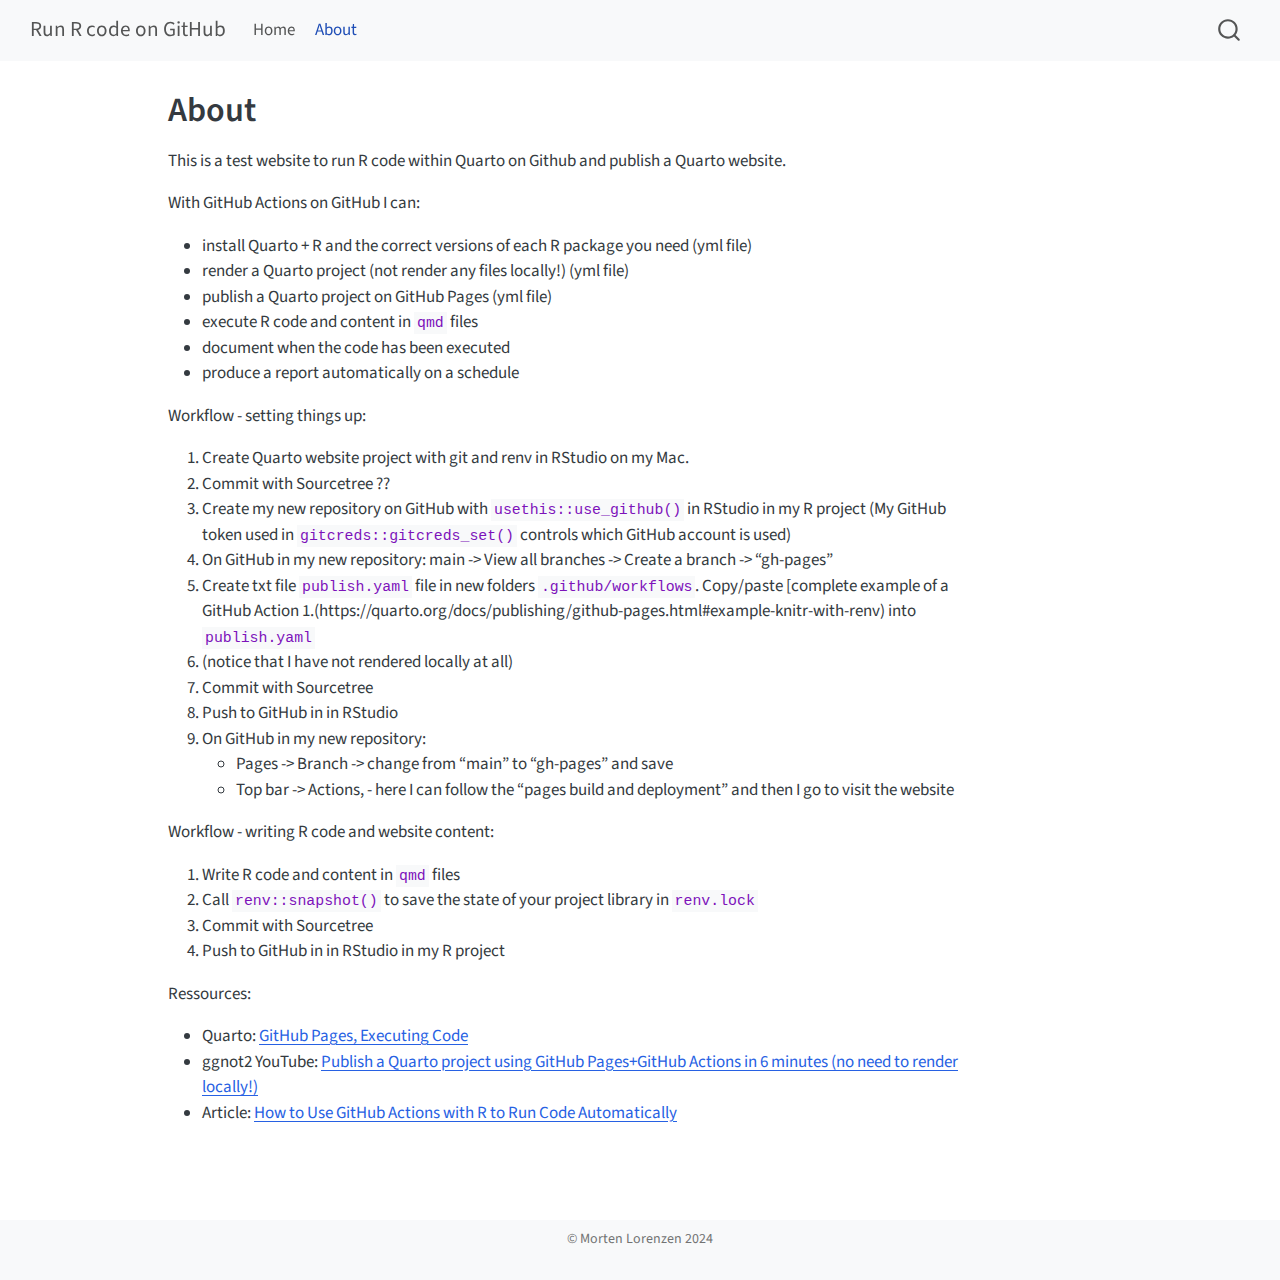
==== about.html @ b24acc9e "Built site for gh-pages" ====
<!DOCTYPE html>
<html xmlns="http://www.w3.org/1999/xhtml" lang="en" xml:lang="en"><head>

<meta charset="utf-8">
<meta name="generator" content="quarto-1.4.550">

<meta name="viewport" content="width=device-width, initial-scale=1.0, user-scalable=yes">


<title>Run R code on GitHub - About</title>
<style>
code{white-space: pre-wrap;}
span.smallcaps{font-variant: small-caps;}
div.columns{display: flex; gap: min(4vw, 1.5em);}
div.column{flex: auto; overflow-x: auto;}
div.hanging-indent{margin-left: 1.5em; text-indent: -1.5em;}
ul.task-list{list-style: none;}
ul.task-list li input[type="checkbox"] {
  width: 0.8em;
  margin: 0 0.8em 0.2em -1em; /* quarto-specific, see https://github.com/quarto-dev/quarto-cli/issues/4556 */ 
  vertical-align: middle;
}
</style>


<script src="site_libs/quarto-nav/quarto-nav.js"></script>
<script src="site_libs/quarto-nav/headroom.min.js"></script>
<script src="site_libs/clipboard/clipboard.min.js"></script>
<script src="site_libs/quarto-search/autocomplete.umd.js"></script>
<script src="site_libs/quarto-search/fuse.min.js"></script>
<script src="site_libs/quarto-search/quarto-search.js"></script>
<meta name="quarto:offset" content="./">
<script src="site_libs/quarto-html/quarto.js"></script>
<script src="site_libs/quarto-html/popper.min.js"></script>
<script src="site_libs/quarto-html/tippy.umd.min.js"></script>
<script src="site_libs/quarto-html/anchor.min.js"></script>
<link href="site_libs/quarto-html/tippy.css" rel="stylesheet">
<link href="site_libs/quarto-html/quarto-syntax-highlighting.css" rel="stylesheet" id="quarto-text-highlighting-styles">
<script src="site_libs/bootstrap/bootstrap.min.js"></script>
<link href="site_libs/bootstrap/bootstrap-icons.css" rel="stylesheet">
<link href="site_libs/bootstrap/bootstrap.min.css" rel="stylesheet" id="quarto-bootstrap" data-mode="light">
<script id="quarto-search-options" type="application/json">{
  "location": "navbar",
  "copy-button": false,
  "collapse-after": 3,
  "panel-placement": "end",
  "type": "overlay",
  "limit": 50,
  "keyboard-shortcut": [
    "f",
    "/",
    "s"
  ],
  "show-item-context": false,
  "language": {
    "search-no-results-text": "No results",
    "search-matching-documents-text": "matching documents",
    "search-copy-link-title": "Copy link to search",
    "search-hide-matches-text": "Hide additional matches",
    "search-more-match-text": "more match in this document",
    "search-more-matches-text": "more matches in this document",
    "search-clear-button-title": "Clear",
    "search-text-placeholder": "",
    "search-detached-cancel-button-title": "Cancel",
    "search-submit-button-title": "Submit",
    "search-label": "Search"
  }
}</script>


<link rel="stylesheet" href="styles.css">
</head>

<body class="nav-fixed">

<div id="quarto-search-results"></div>
  <header id="quarto-header" class="headroom fixed-top">
    <nav class="navbar navbar-expand-lg " data-bs-theme="dark">
      <div class="navbar-container container-fluid">
      <div class="navbar-brand-container mx-auto">
    <a class="navbar-brand" href="./index.html">
    <span class="navbar-title">Run R code on GitHub</span>
    </a>
  </div>
            <div id="quarto-search" class="" title="Search"></div>
          <button class="navbar-toggler" type="button" data-bs-toggle="collapse" data-bs-target="#navbarCollapse" aria-controls="navbarCollapse" aria-expanded="false" aria-label="Toggle navigation" onclick="if (window.quartoToggleHeadroom) { window.quartoToggleHeadroom(); }">
  <span class="navbar-toggler-icon"></span>
</button>
          <div class="collapse navbar-collapse" id="navbarCollapse">
            <ul class="navbar-nav navbar-nav-scroll me-auto">
  <li class="nav-item">
    <a class="nav-link" href="./index.html"> 
<span class="menu-text">Home</span></a>
  </li>  
  <li class="nav-item">
    <a class="nav-link active" href="./about.html" aria-current="page"> 
<span class="menu-text">About</span></a>
  </li>  
</ul>
          </div> <!-- /navcollapse -->
          <div class="quarto-navbar-tools">
</div>
      </div> <!-- /container-fluid -->
    </nav>
</header>
<!-- content -->
<div id="quarto-content" class="quarto-container page-columns page-rows-contents page-layout-article page-navbar">
<!-- sidebar -->
<!-- margin-sidebar -->
    <div id="quarto-margin-sidebar" class="sidebar margin-sidebar">
        
    </div>
<!-- main -->
<main class="content" id="quarto-document-content">

<header id="title-block-header" class="quarto-title-block default">
<div class="quarto-title">
<h1 class="title">About</h1>
</div>



<div class="quarto-title-meta">

    
  
    
  </div>
  


</header>


<p>This is a test website to run R code within Quarto on Github and publish a Quarto website.</p>
<p>With GitHub Actions on GitHub I can:</p>
<ul>
<li>install Quarto + R and the correct versions of each R package you need (yml file)</li>
<li>render a Quarto project (not render any files locally!) (yml file)</li>
<li>publish a Quarto project on GitHub Pages (yml file)</li>
<li>execute R code and content in <code>qmd</code> files</li>
<li>document when the code has been executed</li>
<li>produce a report automatically on a schedule</li>
</ul>
<p>Workflow - setting things up:</p>
<ol type="1">
<li>Create Quarto website project with git and renv in RStudio on my Mac.</li>
<li>Commit with Sourcetree ??</li>
<li>Create my new repository on GitHub with <code>usethis::use_github()</code> in RStudio in my R project (My GitHub token used in <code>gitcreds::gitcreds_set()</code> controls which GitHub account is used)</li>
<li>On GitHub in my new repository: main -&gt; View all branches -&gt; Create a branch -&gt; “gh-pages”</li>
<li>Create txt file <code>publish.yaml</code> file in new folders <code>.github/workflows</code>. Copy/paste [complete example of a GitHub Action 1.(https://quarto.org/docs/publishing/github-pages.html#example-knitr-with-renv) into <code>publish.yaml</code></li>
<li>(notice that I have not rendered locally at all)</li>
<li>Commit with Sourcetree</li>
<li>Push to GitHub in in RStudio</li>
<li>On GitHub in my new repository:
<ul>
<li>Pages -&gt; Branch -&gt; change from “main” to “gh-pages” and save</li>
<li>Top bar -&gt; Actions, - here I can follow the “pages build and deployment” and then I go to visit the website</li>
</ul></li>
</ol>
<p>Workflow - writing R code and website content:</p>
<ol type="1">
<li>Write R code and content in <code>qmd</code> files</li>
<li>Call <code>renv::snapshot()</code> to save the state of your project library in <code>renv.lock</code></li>
<li>Commit with Sourcetree</li>
<li>Push to GitHub in in RStudio in my R project</li>
</ol>
<p>Ressources:</p>
<ul>
<li>Quarto: <a href="https://quarto.org/docs/publishing/github-pages.html#executing-code">GitHub Pages, Executing Code</a></li>
<li>ggnot2 YouTube: <a href="https://www.youtube.com/watch?v=arzBRW5XIkg&amp;t=1s">Publish a Quarto project using GitHub Pages+GitHub Actions in 6 minutes (no need to render locally!)</a></li>
<li>Article: <a href="https://rfortherestofus.com/2023/05/github-actions">How to Use GitHub Actions with R to Run Code Automatically</a></li>
</ul>



</main> <!-- /main -->
<script id="quarto-html-after-body" type="application/javascript">
window.document.addEventListener("DOMContentLoaded", function (event) {
  const toggleBodyColorMode = (bsSheetEl) => {
    const mode = bsSheetEl.getAttribute("data-mode");
    const bodyEl = window.document.querySelector("body");
    if (mode === "dark") {
      bodyEl.classList.add("quarto-dark");
      bodyEl.classList.remove("quarto-light");
    } else {
      bodyEl.classList.add("quarto-light");
      bodyEl.classList.remove("quarto-dark");
    }
  }
  const toggleBodyColorPrimary = () => {
    const bsSheetEl = window.document.querySelector("link#quarto-bootstrap");
    if (bsSheetEl) {
      toggleBodyColorMode(bsSheetEl);
    }
  }
  toggleBodyColorPrimary();  
  const icon = "";
  const anchorJS = new window.AnchorJS();
  anchorJS.options = {
    placement: 'right',
    icon: icon
  };
  anchorJS.add('.anchored');
  const isCodeAnnotation = (el) => {
    for (const clz of el.classList) {
      if (clz.startsWith('code-annotation-')) {                     
        return true;
      }
    }
    return false;
  }
  const clipboard = new window.ClipboardJS('.code-copy-button', {
    text: function(trigger) {
      const codeEl = trigger.previousElementSibling.cloneNode(true);
      for (const childEl of codeEl.children) {
        if (isCodeAnnotation(childEl)) {
          childEl.remove();
        }
      }
      return codeEl.innerText;
    }
  });
  clipboard.on('success', function(e) {
    // button target
    const button = e.trigger;
    // don't keep focus
    button.blur();
    // flash "checked"
    button.classList.add('code-copy-button-checked');
    var currentTitle = button.getAttribute("title");
    button.setAttribute("title", "Copied!");
    let tooltip;
    if (window.bootstrap) {
      button.setAttribute("data-bs-toggle", "tooltip");
      button.setAttribute("data-bs-placement", "left");
      button.setAttribute("data-bs-title", "Copied!");
      tooltip = new bootstrap.Tooltip(button, 
        { trigger: "manual", 
          customClass: "code-copy-button-tooltip",
          offset: [0, -8]});
      tooltip.show();    
    }
    setTimeout(function() {
      if (tooltip) {
        tooltip.hide();
        button.removeAttribute("data-bs-title");
        button.removeAttribute("data-bs-toggle");
        button.removeAttribute("data-bs-placement");
      }
      button.setAttribute("title", currentTitle);
      button.classList.remove('code-copy-button-checked');
    }, 1000);
    // clear code selection
    e.clearSelection();
  });
  function tippyHover(el, contentFn, onTriggerFn, onUntriggerFn) {
    const config = {
      allowHTML: true,
      maxWidth: 500,
      delay: 100,
      arrow: false,
      appendTo: function(el) {
          return el.parentElement;
      },
      interactive: true,
      interactiveBorder: 10,
      theme: 'quarto',
      placement: 'bottom-start',
    };
    if (contentFn) {
      config.content = contentFn;
    }
    if (onTriggerFn) {
      config.onTrigger = onTriggerFn;
    }
    if (onUntriggerFn) {
      config.onUntrigger = onUntriggerFn;
    }
    window.tippy(el, config); 
  }
  const noterefs = window.document.querySelectorAll('a[role="doc-noteref"]');
  for (var i=0; i<noterefs.length; i++) {
    const ref = noterefs[i];
    tippyHover(ref, function() {
      // use id or data attribute instead here
      let href = ref.getAttribute('data-footnote-href') || ref.getAttribute('href');
      try { href = new URL(href).hash; } catch {}
      const id = href.replace(/^#\/?/, "");
      const note = window.document.getElementById(id);
      return note.innerHTML;
    });
  }
  const xrefs = window.document.querySelectorAll('a.quarto-xref');
  const processXRef = (id, note) => {
    // Strip column container classes
    const stripColumnClz = (el) => {
      el.classList.remove("page-full", "page-columns");
      if (el.children) {
        for (const child of el.children) {
          stripColumnClz(child);
        }
      }
    }
    stripColumnClz(note)
    if (id === null || id.startsWith('sec-')) {
      // Special case sections, only their first couple elements
      const container = document.createElement("div");
      if (note.children && note.children.length > 2) {
        container.appendChild(note.children[0].cloneNode(true));
        for (let i = 1; i < note.children.length; i++) {
          const child = note.children[i];
          if (child.tagName === "P" && child.innerText === "") {
            continue;
          } else {
            container.appendChild(child.cloneNode(true));
            break;
          }
        }
        if (window.Quarto?.typesetMath) {
          window.Quarto.typesetMath(container);
        }
        return container.innerHTML
      } else {
        if (window.Quarto?.typesetMath) {
          window.Quarto.typesetMath(note);
        }
        return note.innerHTML;
      }
    } else {
      // Remove any anchor links if they are present
      const anchorLink = note.querySelector('a.anchorjs-link');
      if (anchorLink) {
        anchorLink.remove();
      }
      if (window.Quarto?.typesetMath) {
        window.Quarto.typesetMath(note);
      }
      // TODO in 1.5, we should make sure this works without a callout special case
      if (note.classList.contains("callout")) {
        return note.outerHTML;
      } else {
        return note.innerHTML;
      }
    }
  }
  for (var i=0; i<xrefs.length; i++) {
    const xref = xrefs[i];
    tippyHover(xref, undefined, function(instance) {
      instance.disable();
      let url = xref.getAttribute('href');
      let hash = undefined; 
      if (url.startsWith('#')) {
        hash = url;
      } else {
        try { hash = new URL(url).hash; } catch {}
      }
      if (hash) {
        const id = hash.replace(/^#\/?/, "");
        const note = window.document.getElementById(id);
        if (note !== null) {
          try {
            const html = processXRef(id, note.cloneNode(true));
            instance.setContent(html);
          } finally {
            instance.enable();
            instance.show();
          }
        } else {
          // See if we can fetch this
          fetch(url.split('#')[0])
          .then(res => res.text())
          .then(html => {
            const parser = new DOMParser();
            const htmlDoc = parser.parseFromString(html, "text/html");
            const note = htmlDoc.getElementById(id);
            if (note !== null) {
              const html = processXRef(id, note);
              instance.setContent(html);
            } 
          }).finally(() => {
            instance.enable();
            instance.show();
          });
        }
      } else {
        // See if we can fetch a full url (with no hash to target)
        // This is a special case and we should probably do some content thinning / targeting
        fetch(url)
        .then(res => res.text())
        .then(html => {
          const parser = new DOMParser();
          const htmlDoc = parser.parseFromString(html, "text/html");
          const note = htmlDoc.querySelector('main.content');
          if (note !== null) {
            // This should only happen for chapter cross references
            // (since there is no id in the URL)
            // remove the first header
            if (note.children.length > 0 && note.children[0].tagName === "HEADER") {
              note.children[0].remove();
            }
            const html = processXRef(null, note);
            instance.setContent(html);
          } 
        }).finally(() => {
          instance.enable();
          instance.show();
        });
      }
    }, function(instance) {
    });
  }
      let selectedAnnoteEl;
      const selectorForAnnotation = ( cell, annotation) => {
        let cellAttr = 'data-code-cell="' + cell + '"';
        let lineAttr = 'data-code-annotation="' +  annotation + '"';
        const selector = 'span[' + cellAttr + '][' + lineAttr + ']';
        return selector;
      }
      const selectCodeLines = (annoteEl) => {
        const doc = window.document;
        const targetCell = annoteEl.getAttribute("data-target-cell");
        const targetAnnotation = annoteEl.getAttribute("data-target-annotation");
        const annoteSpan = window.document.querySelector(selectorForAnnotation(targetCell, targetAnnotation));
        const lines = annoteSpan.getAttribute("data-code-lines").split(",");
        const lineIds = lines.map((line) => {
          return targetCell + "-" + line;
        })
        let top = null;
        let height = null;
        let parent = null;
        if (lineIds.length > 0) {
            //compute the position of the single el (top and bottom and make a div)
            const el = window.document.getElementById(lineIds[0]);
            top = el.offsetTop;
            height = el.offsetHeight;
            parent = el.parentElement.parentElement;
          if (lineIds.length > 1) {
            const lastEl = window.document.getElementById(lineIds[lineIds.length - 1]);
            const bottom = lastEl.offsetTop + lastEl.offsetHeight;
            height = bottom - top;
          }
          if (top !== null && height !== null && parent !== null) {
            // cook up a div (if necessary) and position it 
            let div = window.document.getElementById("code-annotation-line-highlight");
            if (div === null) {
              div = window.document.createElement("div");
              div.setAttribute("id", "code-annotation-line-highlight");
              div.style.position = 'absolute';
              parent.appendChild(div);
            }
            div.style.top = top - 2 + "px";
            div.style.height = height + 4 + "px";
            div.style.left = 0;
            let gutterDiv = window.document.getElementById("code-annotation-line-highlight-gutter");
            if (gutterDiv === null) {
              gutterDiv = window.document.createElement("div");
              gutterDiv.setAttribute("id", "code-annotation-line-highlight-gutter");
              gutterDiv.style.position = 'absolute';
              const codeCell = window.document.getElementById(targetCell);
              const gutter = codeCell.querySelector('.code-annotation-gutter');
              gutter.appendChild(gutterDiv);
            }
            gutterDiv.style.top = top - 2 + "px";
            gutterDiv.style.height = height + 4 + "px";
          }
          selectedAnnoteEl = annoteEl;
        }
      };
      const unselectCodeLines = () => {
        const elementsIds = ["code-annotation-line-highlight", "code-annotation-line-highlight-gutter"];
        elementsIds.forEach((elId) => {
          const div = window.document.getElementById(elId);
          if (div) {
            div.remove();
          }
        });
        selectedAnnoteEl = undefined;
      };
        // Handle positioning of the toggle
    window.addEventListener(
      "resize",
      throttle(() => {
        elRect = undefined;
        if (selectedAnnoteEl) {
          selectCodeLines(selectedAnnoteEl);
        }
      }, 10)
    );
    function throttle(fn, ms) {
    let throttle = false;
    let timer;
      return (...args) => {
        if(!throttle) { // first call gets through
            fn.apply(this, args);
            throttle = true;
        } else { // all the others get throttled
            if(timer) clearTimeout(timer); // cancel #2
            timer = setTimeout(() => {
              fn.apply(this, args);
              timer = throttle = false;
            }, ms);
        }
      };
    }
      // Attach click handler to the DT
      const annoteDls = window.document.querySelectorAll('dt[data-target-cell]');
      for (const annoteDlNode of annoteDls) {
        annoteDlNode.addEventListener('click', (event) => {
          const clickedEl = event.target;
          if (clickedEl !== selectedAnnoteEl) {
            unselectCodeLines();
            const activeEl = window.document.querySelector('dt[data-target-cell].code-annotation-active');
            if (activeEl) {
              activeEl.classList.remove('code-annotation-active');
            }
            selectCodeLines(clickedEl);
            clickedEl.classList.add('code-annotation-active');
          } else {
            // Unselect the line
            unselectCodeLines();
            clickedEl.classList.remove('code-annotation-active');
          }
        });
      }
  const findCites = (el) => {
    const parentEl = el.parentElement;
    if (parentEl) {
      const cites = parentEl.dataset.cites;
      if (cites) {
        return {
          el,
          cites: cites.split(' ')
        };
      } else {
        return findCites(el.parentElement)
      }
    } else {
      return undefined;
    }
  };
  var bibliorefs = window.document.querySelectorAll('a[role="doc-biblioref"]');
  for (var i=0; i<bibliorefs.length; i++) {
    const ref = bibliorefs[i];
    const citeInfo = findCites(ref);
    if (citeInfo) {
      tippyHover(citeInfo.el, function() {
        var popup = window.document.createElement('div');
        citeInfo.cites.forEach(function(cite) {
          var citeDiv = window.document.createElement('div');
          citeDiv.classList.add('hanging-indent');
          citeDiv.classList.add('csl-entry');
          var biblioDiv = window.document.getElementById('ref-' + cite);
          if (biblioDiv) {
            citeDiv.innerHTML = biblioDiv.innerHTML;
          }
          popup.appendChild(citeDiv);
        });
        return popup.innerHTML;
      });
    }
  }
});
</script>
</div> <!-- /content -->
<footer class="footer">
  <div class="nav-footer">
    <div class="nav-footer-left">
      &nbsp;
    </div>   
    <div class="nav-footer-center">
<p>© Morten Lorenzen 2024</p>
</div>
    <div class="nav-footer-right">
      &nbsp;
    </div>
  </div>
</footer>




</body></html>
---- site_libs/quarto-html/tippy.css ----
.tippy-box[data-animation=fade][data-state=hidden]{opacity:0}[data-tippy-root]{max-width:calc(100vw - 10px)}.tippy-box{position:relative;background-color:#333;color:#fff;border-radius:4px;font-size:14px;line-height:1.4;white-space:normal;outline:0;transition-property:transform,visibility,opacity}.tippy-box[data-placement^=top]>.tippy-arrow{bottom:0}.tippy-box[data-placement^=top]>.tippy-arrow:before{bottom:-7px;left:0;border-width:8px 8px 0;border-top-color:initial;transform-origin:center top}.tippy-box[data-placement^=bottom]>.tippy-arrow{top:0}.tippy-box[data-placement^=bottom]>.tippy-arrow:before{top:-7px;left:0;border-width:0 8px 8px;border-bottom-color:initial;transform-origin:center bottom}.tippy-box[data-placement^=left]>.tippy-arrow{right:0}.tippy-box[data-placement^=left]>.tippy-arrow:before{border-width:8px 0 8px 8px;border-left-color:initial;right:-7px;transform-origin:center left}.tippy-box[data-placement^=right]>.tippy-arrow{left:0}.tippy-box[data-placement^=right]>.tippy-arrow:before{left:-7px;border-width:8px 8px 8px 0;border-right-color:initial;transform-origin:center right}.tippy-box[data-inertia][data-state=visible]{transition-timing-function:cubic-bezier(.54,1.5,.38,1.11)}.tippy-arrow{width:16px;height:16px;color:#333}.tippy-arrow:before{content:"";position:absolute;border-color:transparent;border-style:solid}.tippy-content{position:relative;padding:5px 9px;z-index:1}
---- site_libs/quarto-html/quarto-syntax-highlighting.css ----
/* quarto syntax highlight colors */
:root {
  --quarto-hl-ot-color: #003B4F;
  --quarto-hl-at-color: #657422;
  --quarto-hl-ss-color: #20794D;
  --quarto-hl-an-color: #5E5E5E;
  --quarto-hl-fu-color: #4758AB;
  --quarto-hl-st-color: #20794D;
  --quarto-hl-cf-color: #003B4F;
  --quarto-hl-op-color: #5E5E5E;
  --quarto-hl-er-color: #AD0000;
  --quarto-hl-bn-color: #AD0000;
  --quarto-hl-al-color: #AD0000;
  --quarto-hl-va-color: #111111;
  --quarto-hl-bu-color: inherit;
  --quarto-hl-ex-color: inherit;
  --quarto-hl-pp-color: #AD0000;
  --quarto-hl-in-color: #5E5E5E;
  --quarto-hl-vs-color: #20794D;
  --quarto-hl-wa-color: #5E5E5E;
  --quarto-hl-do-color: #5E5E5E;
  --quarto-hl-im-color: #00769E;
  --quarto-hl-ch-color: #20794D;
  --quarto-hl-dt-color: #AD0000;
  --quarto-hl-fl-color: #AD0000;
  --quarto-hl-co-color: #5E5E5E;
  --quarto-hl-cv-color: #5E5E5E;
  --quarto-hl-cn-color: #8f5902;
  --quarto-hl-sc-color: #5E5E5E;
  --quarto-hl-dv-color: #AD0000;
  --quarto-hl-kw-color: #003B4F;
}

/* other quarto variables */
:root {
  --quarto-font-monospace: SFMono-Regular, Menlo, Monaco, Consolas, "Liberation Mono", "Courier New", monospace;
}

pre > code.sourceCode > span {
  color: #003B4F;
}

code span {
  color: #003B4F;
}

code.sourceCode > span {
  color: #003B4F;
}

div.sourceCode,
div.sourceCode pre.sourceCode {
  color: #003B4F;
}

code span.ot {
  color: #003B4F;
  font-style: inherit;
}

code span.at {
  color: #657422;
  font-style: inherit;
}

code span.ss {
  color: #20794D;
  font-style: inherit;
}

code span.an {
  color: #5E5E5E;
  font-style: inherit;
}

code span.fu {
  color: #4758AB;
  font-style: inherit;
}

code span.st {
  color: #20794D;
  font-style: inherit;
}

code span.cf {
  color: #003B4F;
  font-style: inherit;
}

code span.op {
  color: #5E5E5E;
  font-style: inherit;
}

code span.er {
  color: #AD0000;
  font-style: inherit;
}

code span.bn {
  color: #AD0000;
  font-style: inherit;
}

code span.al {
  color: #AD0000;
  font-style: inherit;
}

code span.va {
  color: #111111;
  font-style: inherit;
}

code span.bu {
  font-style: inherit;
}

code span.ex {
  font-style: inherit;
}

code span.pp {
  color: #AD0000;
  font-style: inherit;
}

code span.in {
  color: #5E5E5E;
  font-style: inherit;
}

code span.vs {
  color: #20794D;
  font-style: inherit;
}

code span.wa {
  color: #5E5E5E;
  font-style: italic;
}

code span.do {
  color: #5E5E5E;
  font-style: italic;
}

code span.im {
  color: #00769E;
  font-style: inherit;
}

code span.ch {
  color: #20794D;
  font-style: inherit;
}

code span.dt {
  color: #AD0000;
  font-style: inherit;
}

code span.fl {
  color: #AD0000;
  font-style: inherit;
}

code span.co {
  color: #5E5E5E;
  font-style: inherit;
}

code span.cv {
  color: #5E5E5E;
  font-style: italic;
}

code span.cn {
  color: #8f5902;
  font-style: inherit;
}

code span.sc {
  color: #5E5E5E;
  font-style: inherit;
}

code span.dv {
  color: #AD0000;
  font-style: inherit;
}

code span.kw {
  color: #003B4F;
  font-style: inherit;
}

.prevent-inlining {
  content: "</";
}

/*# sourceMappingURL=debc5d5d77c3f9108843748ff7464032.css.map */
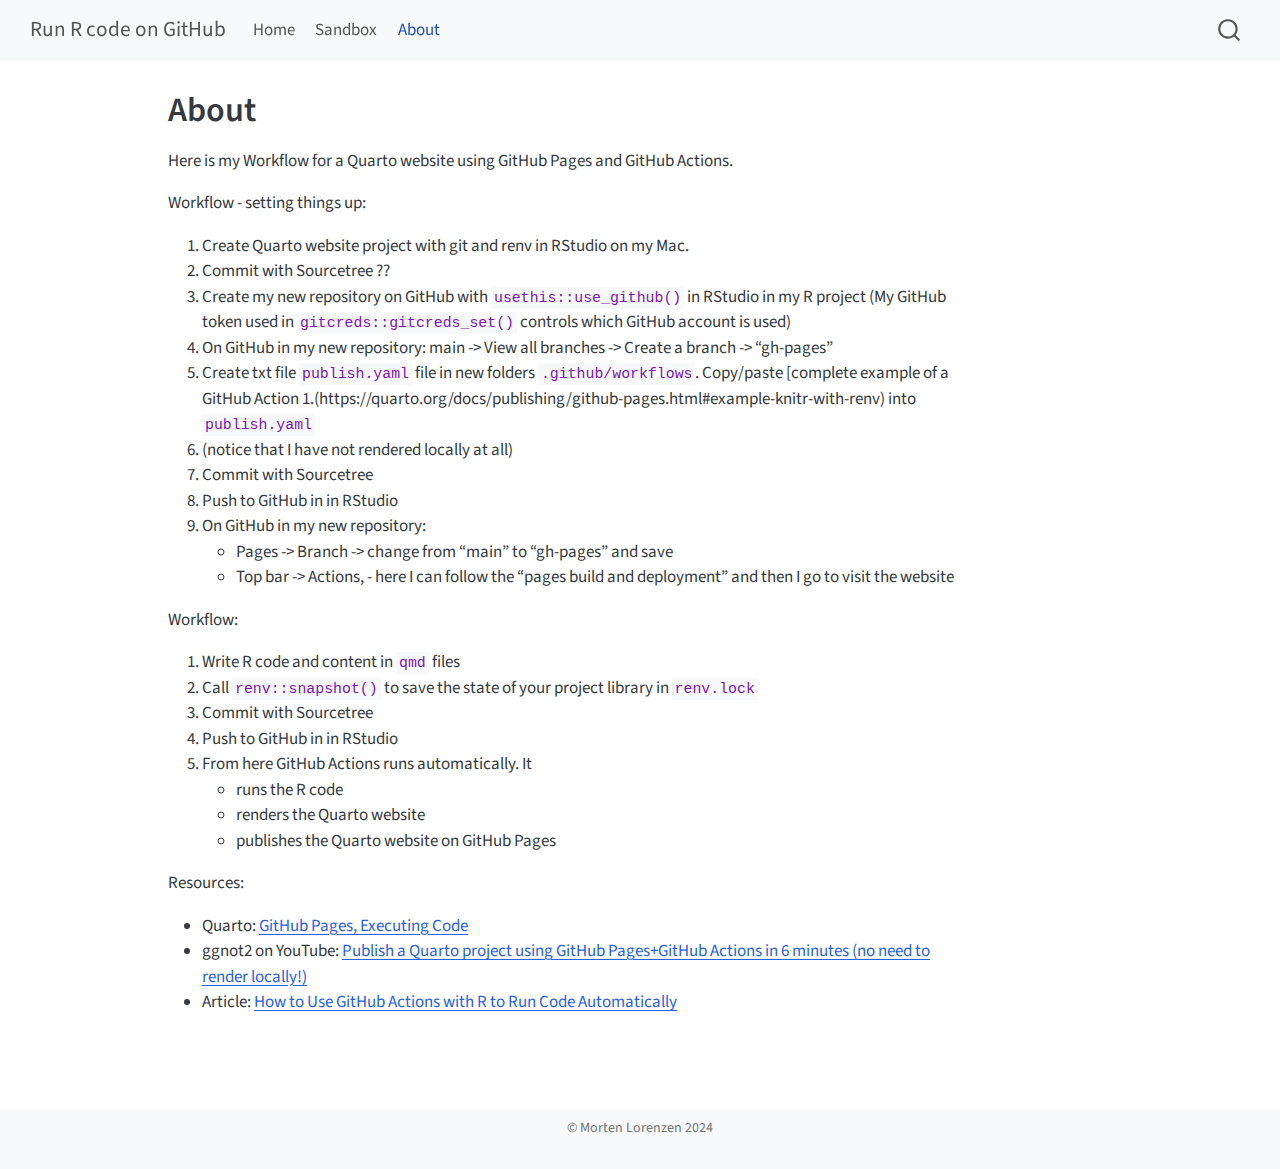
==== commit 86dade59: "Built site for gh-pages" ====
--- a/about.html
+++ b/about.html
@@ -93,6 +93,10 @@
 <span class="menu-text">Home</span></a>
   </li>  
   <li class="nav-item">
+    <a class="nav-link" href="./sandbox.html"> 
+<span class="menu-text">Sandbox</span></a>
+  </li>  
+  <li class="nav-item">
     <a class="nav-link active" href="./about.html" aria-current="page"> 
 <span class="menu-text">About</span></a>
   </li>  
@@ -132,16 +136,7 @@
 </header>
 
 
-<p>This is a test website to run R code within Quarto on Github and publish a Quarto website.</p>
-<p>With GitHub Actions on GitHub I can:</p>
-<ul>
-<li>install Quarto + R and the correct versions of each R package you need (yml file)</li>
-<li>render a Quarto project (not render any files locally!) (yml file)</li>
-<li>publish a Quarto project on GitHub Pages (yml file)</li>
-<li>execute R code and content in <code>qmd</code> files</li>
-<li>document when the code has been executed</li>
-<li>produce a report automatically on a schedule</li>
-</ul>
+<p>Here is my Workflow for a Quarto website using GitHub Pages and GitHub Actions.</p>
 <p>Workflow - setting things up:</p>
 <ol type="1">
 <li>Create Quarto website project with git and renv in RStudio on my Mac.</li>
@@ -158,17 +153,23 @@
 <li>Top bar -&gt; Actions, - here I can follow the “pages build and deployment” and then I go to visit the website</li>
 </ul></li>
 </ol>
-<p>Workflow - writing R code and website content:</p>
+<p>Workflow:</p>
 <ol type="1">
 <li>Write R code and content in <code>qmd</code> files</li>
 <li>Call <code>renv::snapshot()</code> to save the state of your project library in <code>renv.lock</code></li>
 <li>Commit with Sourcetree</li>
-<li>Push to GitHub in in RStudio in my R project</li>
+<li>Push to GitHub in in RStudio</li>
+<li>From here GitHub Actions runs automatically. It
+<ul>
+<li>runs the R code</li>
+<li>renders the Quarto website</li>
+<li>publishes the Quarto website on GitHub Pages</li>
+</ul></li>
 </ol>
-<p>Ressources:</p>
+<p>Resources:</p>
 <ul>
 <li>Quarto: <a href="https://quarto.org/docs/publishing/github-pages.html#executing-code">GitHub Pages, Executing Code</a></li>
-<li>ggnot2 YouTube: <a href="https://www.youtube.com/watch?v=arzBRW5XIkg&amp;t=1s">Publish a Quarto project using GitHub Pages+GitHub Actions in 6 minutes (no need to render locally!)</a></li>
+<li>ggnot2 on YouTube: <a href="https://www.youtube.com/watch?v=arzBRW5XIkg&amp;t=1s">Publish a Quarto project using GitHub Pages+GitHub Actions in 6 minutes (no need to render locally!)</a></li>
 <li>Article: <a href="https://rfortherestofus.com/2023/05/github-actions">How to Use GitHub Actions with R to Run Code Automatically</a></li>
 </ul>
 
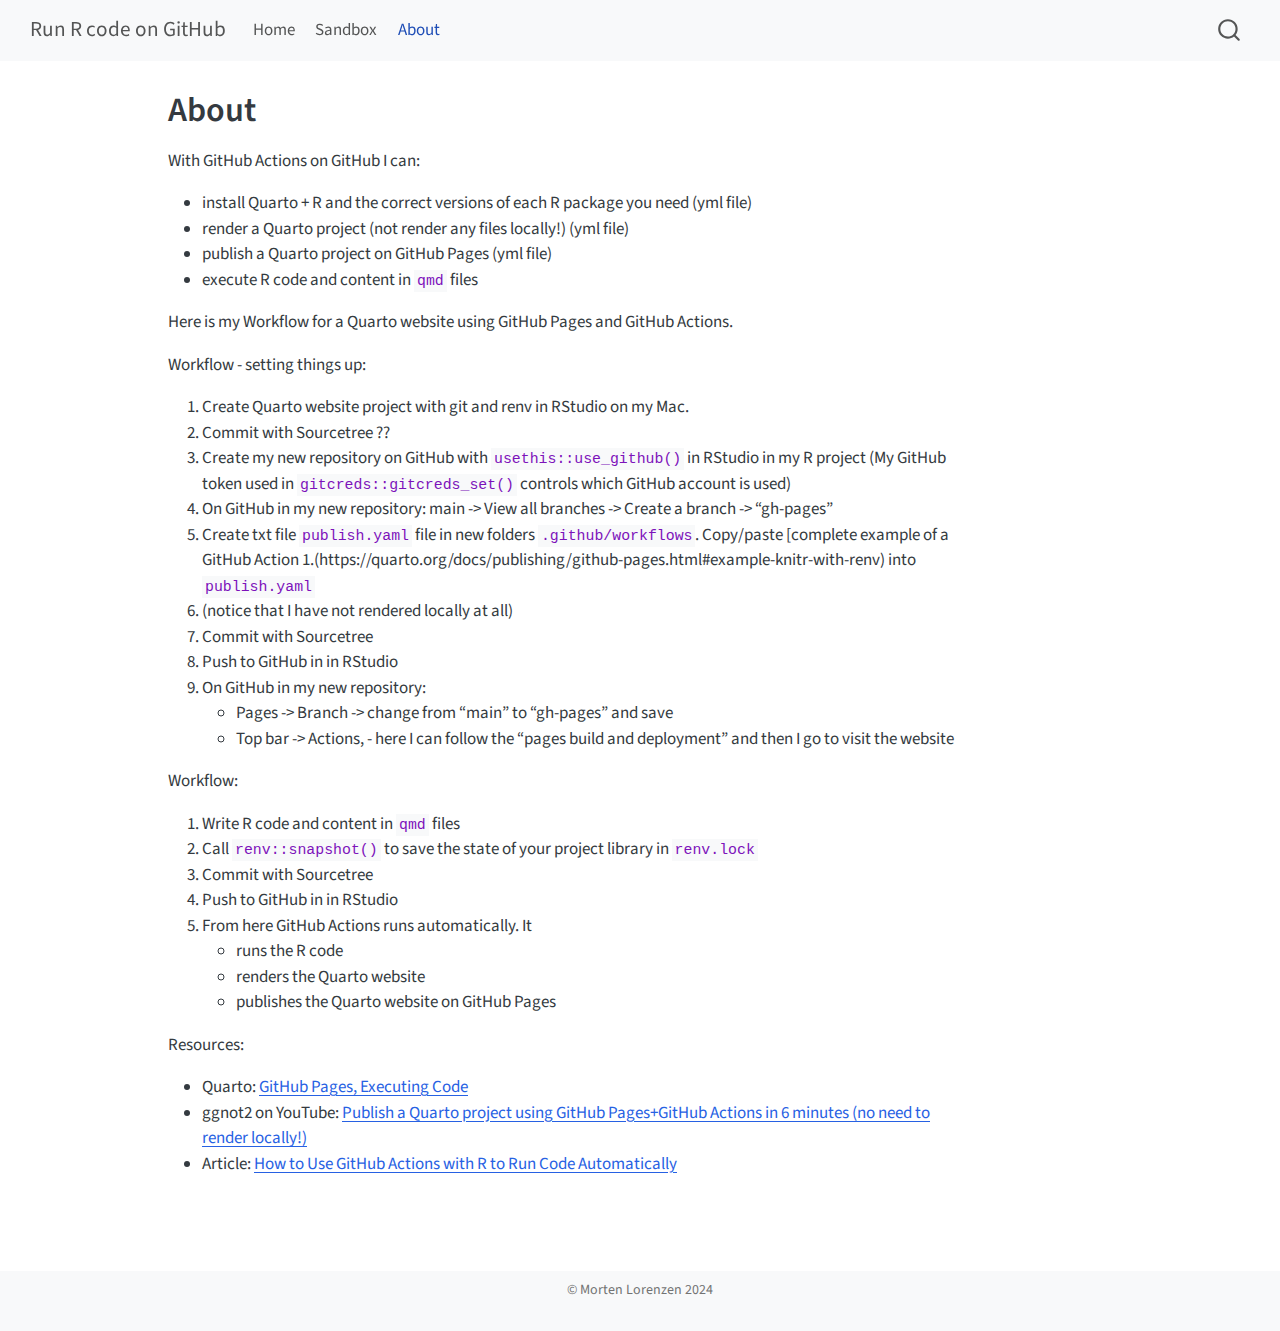
==== commit 96b443ee: "Built site for gh-pages" ====
--- a/about.html
+++ b/about.html
@@ -136,6 +136,13 @@
 </header>
 
 
+<p>With GitHub Actions on GitHub I can:</p>
+<ul>
+<li>install Quarto + R and the correct versions of each R package you need (yml file)</li>
+<li>render a Quarto project (not render any files locally!) (yml file)</li>
+<li>publish a Quarto project on GitHub Pages (yml file)</li>
+<li>execute R code and content in <code>qmd</code> files</li>
+</ul>
 <p>Here is my Workflow for a Quarto website using GitHub Pages and GitHub Actions.</p>
 <p>Workflow - setting things up:</p>
 <ol type="1">
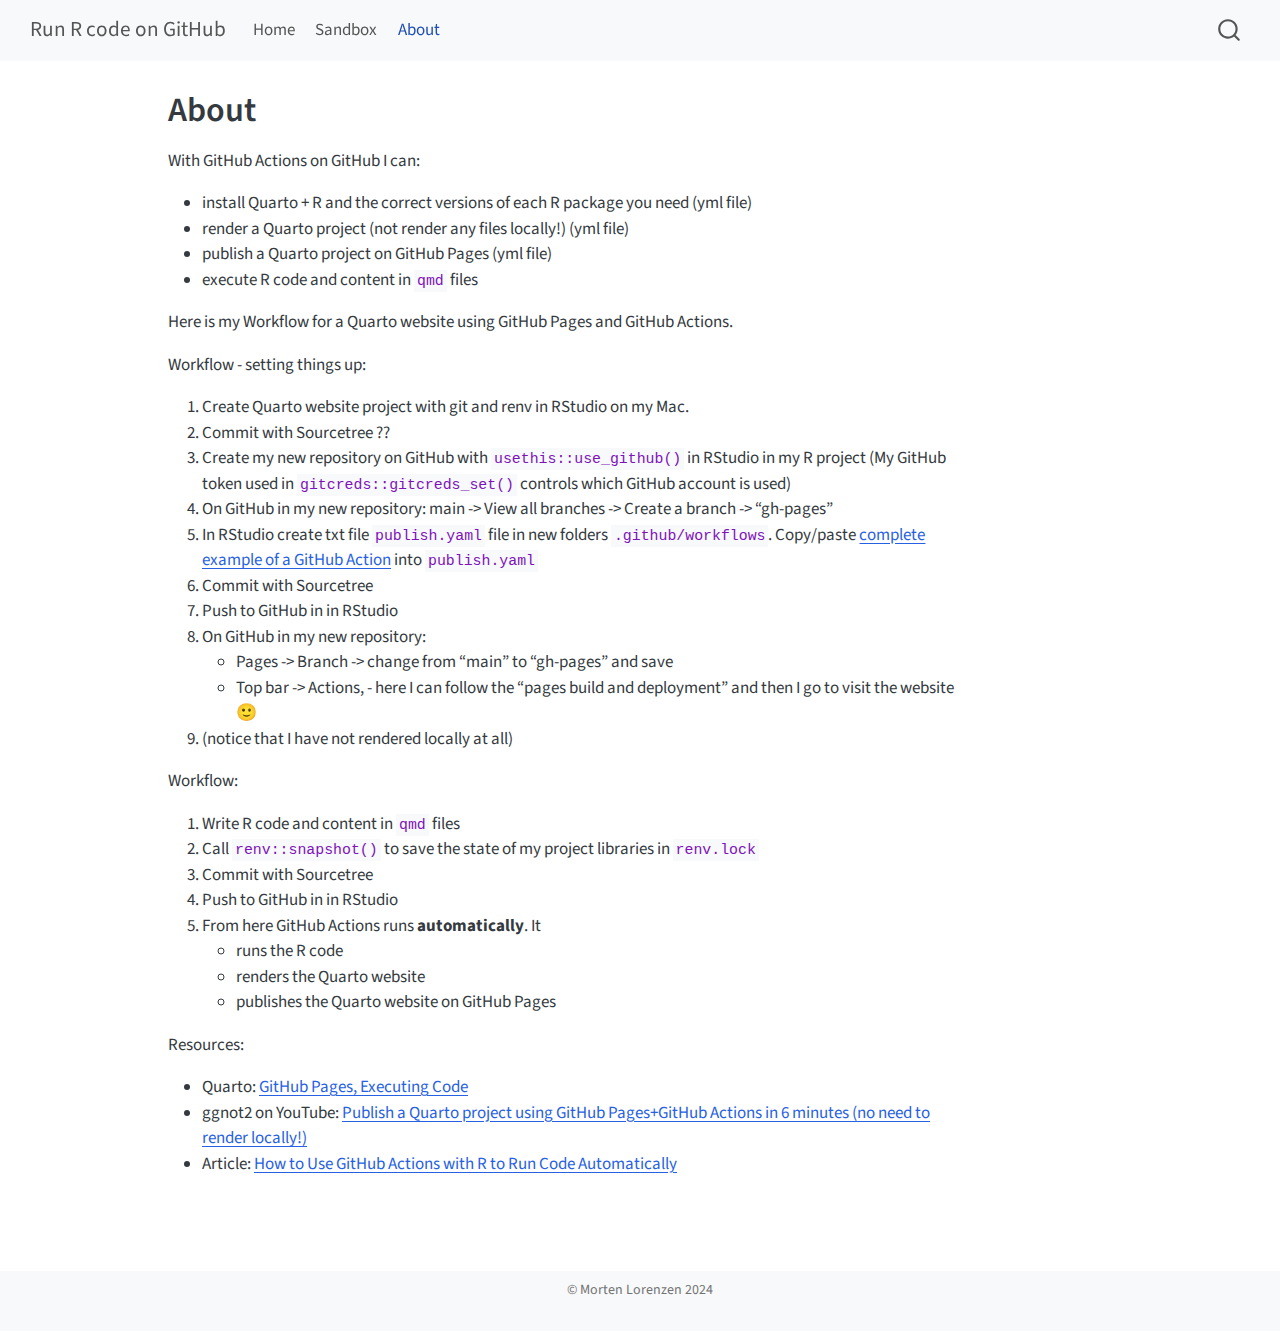
==== commit 0428b619: "Built site for gh-pages" ====
--- a/about.html
+++ b/about.html
@@ -2,7 +2,7 @@
 <html xmlns="http://www.w3.org/1999/xhtml" lang="en" xml:lang="en"><head>
 
 <meta charset="utf-8">
-<meta name="generator" content="quarto-1.4.550">
+<meta name="generator" content="quarto-1.4.551">
 
 <meta name="viewport" content="width=device-width, initial-scale=1.0, user-scalable=yes">
 
@@ -150,23 +150,23 @@
 <li>Commit with Sourcetree ??</li>
 <li>Create my new repository on GitHub with <code>usethis::use_github()</code> in RStudio in my R project (My GitHub token used in <code>gitcreds::gitcreds_set()</code> controls which GitHub account is used)</li>
 <li>On GitHub in my new repository: main -&gt; View all branches -&gt; Create a branch -&gt; “gh-pages”</li>
-<li>Create txt file <code>publish.yaml</code> file in new folders <code>.github/workflows</code>. Copy/paste [complete example of a GitHub Action 1.(https://quarto.org/docs/publishing/github-pages.html#example-knitr-with-renv) into <code>publish.yaml</code></li>
-<li>(notice that I have not rendered locally at all)</li>
+<li>In RStudio create txt file <code>publish.yaml</code> file in new folders <code>.github/workflows</code>. Copy/paste <a href="https://quarto.org/docs/publishing/github-pages.html#example-knitr-with-renv">complete example of a GitHub Action</a> into <code>publish.yaml</code></li>
 <li>Commit with Sourcetree</li>
 <li>Push to GitHub in in RStudio</li>
 <li>On GitHub in my new repository:
 <ul>
 <li>Pages -&gt; Branch -&gt; change from “main” to “gh-pages” and save</li>
-<li>Top bar -&gt; Actions, - here I can follow the “pages build and deployment” and then I go to visit the website</li>
+<li>Top bar -&gt; Actions, - here I can follow the “pages build and deployment” and then I go to visit the website 🙂</li>
 </ul></li>
+<li>(notice that I have not rendered locally at all)</li>
 </ol>
 <p>Workflow:</p>
 <ol type="1">
 <li>Write R code and content in <code>qmd</code> files</li>
-<li>Call <code>renv::snapshot()</code> to save the state of your project library in <code>renv.lock</code></li>
+<li>Call <code>renv::snapshot()</code> to save the state of my project libraries in <code>renv.lock</code></li>
 <li>Commit with Sourcetree</li>
 <li>Push to GitHub in in RStudio</li>
-<li>From here GitHub Actions runs automatically. It
+<li>From here GitHub Actions runs <strong>automatically</strong>. It
 <ul>
 <li>runs the R code</li>
 <li>renders the Quarto website</li>
@@ -262,6 +262,24 @@
     // clear code selection
     e.clearSelection();
   });
+    var localhostRegex = new RegExp(/^(?:http|https):\/\/localhost\:?[0-9]*\//);
+    var mailtoRegex = new RegExp(/^mailto:/);
+      var filterRegex = new RegExp("https:\/\/mortenlorenzen\.github\.io\/publish_quarto_ghpages\/");
+    var isInternal = (href) => {
+        return filterRegex.test(href) || localhostRegex.test(href) || mailtoRegex.test(href);
+    }
+    // Inspect non-navigation links and adorn them if external
+ 	var links = window.document.querySelectorAll('a[href]:not(.nav-link):not(.navbar-brand):not(.toc-action):not(.sidebar-link):not(.sidebar-item-toggle):not(.pagination-link):not(.no-external):not([aria-hidden]):not(.dropdown-item):not(.quarto-navigation-tool)');
+    for (var i=0; i<links.length; i++) {
+      const link = links[i];
+      if (!isInternal(link.href)) {
+        // undo the damage that might have been done by quarto-nav.js in the case of
+        // links that we want to consider external
+        if (link.dataset.originalHref !== undefined) {
+          link.href = link.dataset.originalHref;
+        }
+      }
+    }
   function tippyHover(el, contentFn, onTriggerFn, onUntriggerFn) {
     const config = {
       allowHTML: true,
@@ -296,7 +314,11 @@
       try { href = new URL(href).hash; } catch {}
       const id = href.replace(/^#\/?/, "");
       const note = window.document.getElementById(id);
-      return note.innerHTML;
+      if (note) {
+        return note.innerHTML;
+      } else {
+        return "";
+      }
     });
   }
   const xrefs = window.document.querySelectorAll('a.quarto-xref');
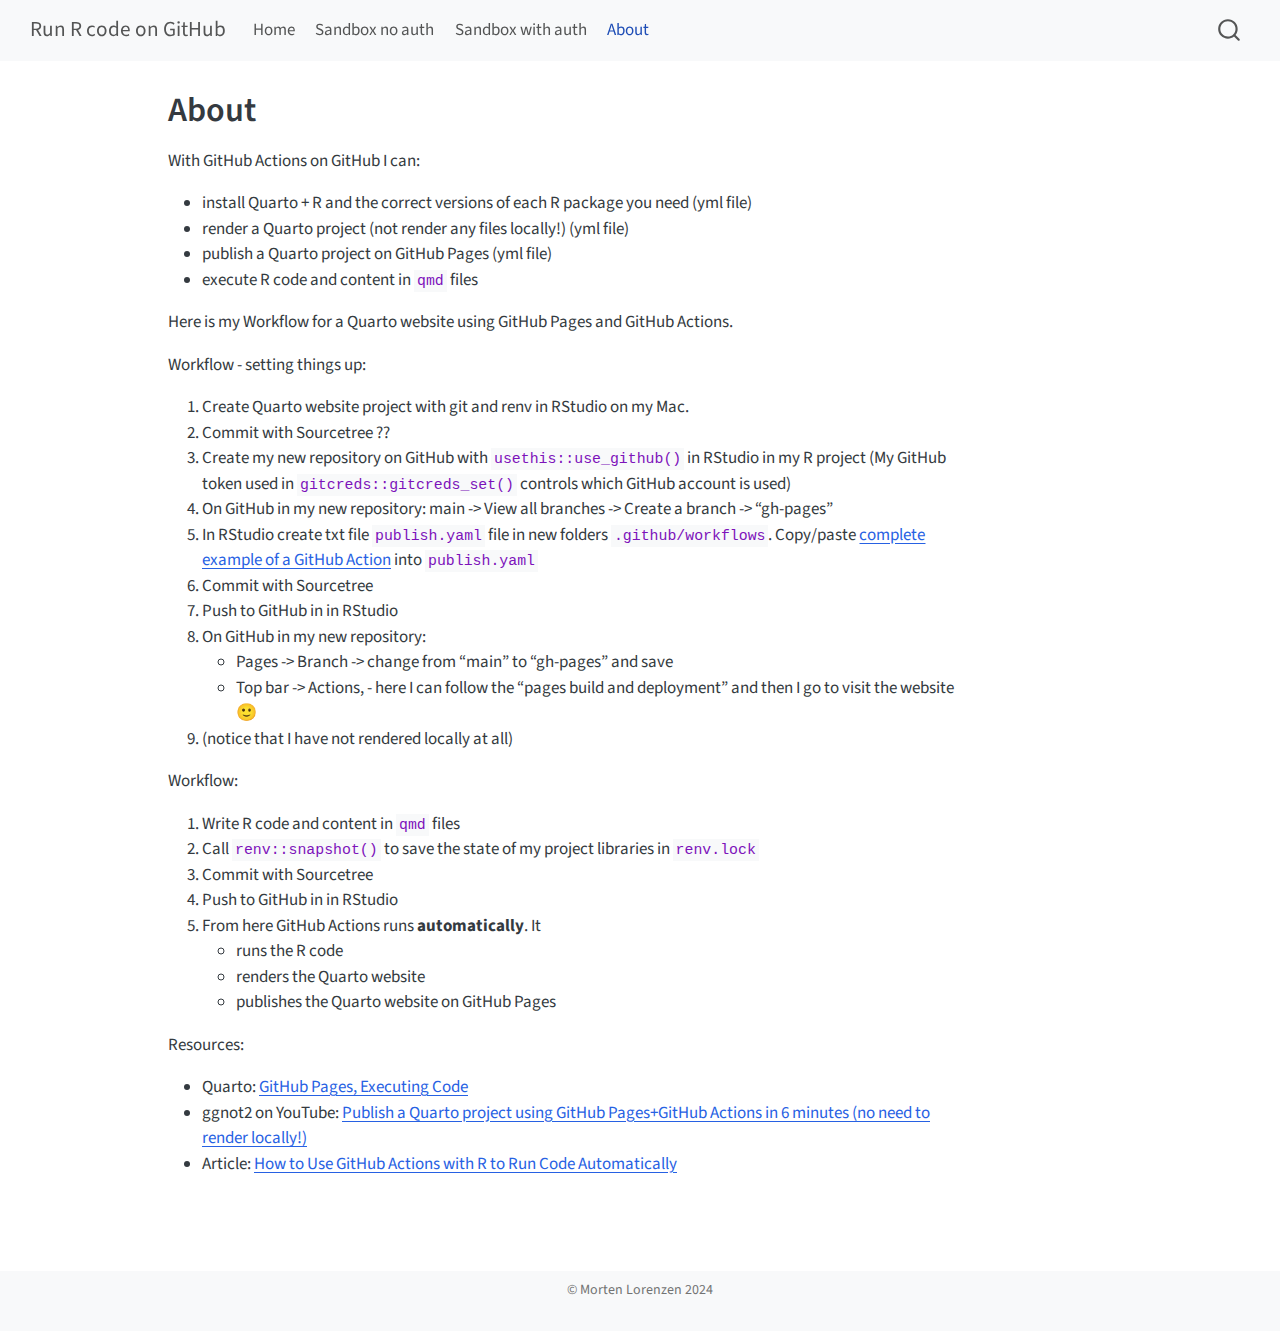
==== commit 92d6a11a: "Built site for gh-pages" ====
--- a/about.html
+++ b/about.html
@@ -93,8 +93,12 @@
 <span class="menu-text">Home</span></a>
   </li>  
   <li class="nav-item">
-    <a class="nav-link" href="./sandbox.html"> 
-<span class="menu-text">Sandbox</span></a>
+    <a class="nav-link" href="./sandbox_no_auth.html"> 
+<span class="menu-text">Sandbox no auth</span></a>
+  </li>  
+  <li class="nav-item">
+    <a class="nav-link" href="./sandbox_no_auth.html"> 
+<span class="menu-text">Sandbox with auth</span></a>
   </li>  
   <li class="nav-item">
     <a class="nav-link active" href="./about.html" aria-current="page"> 
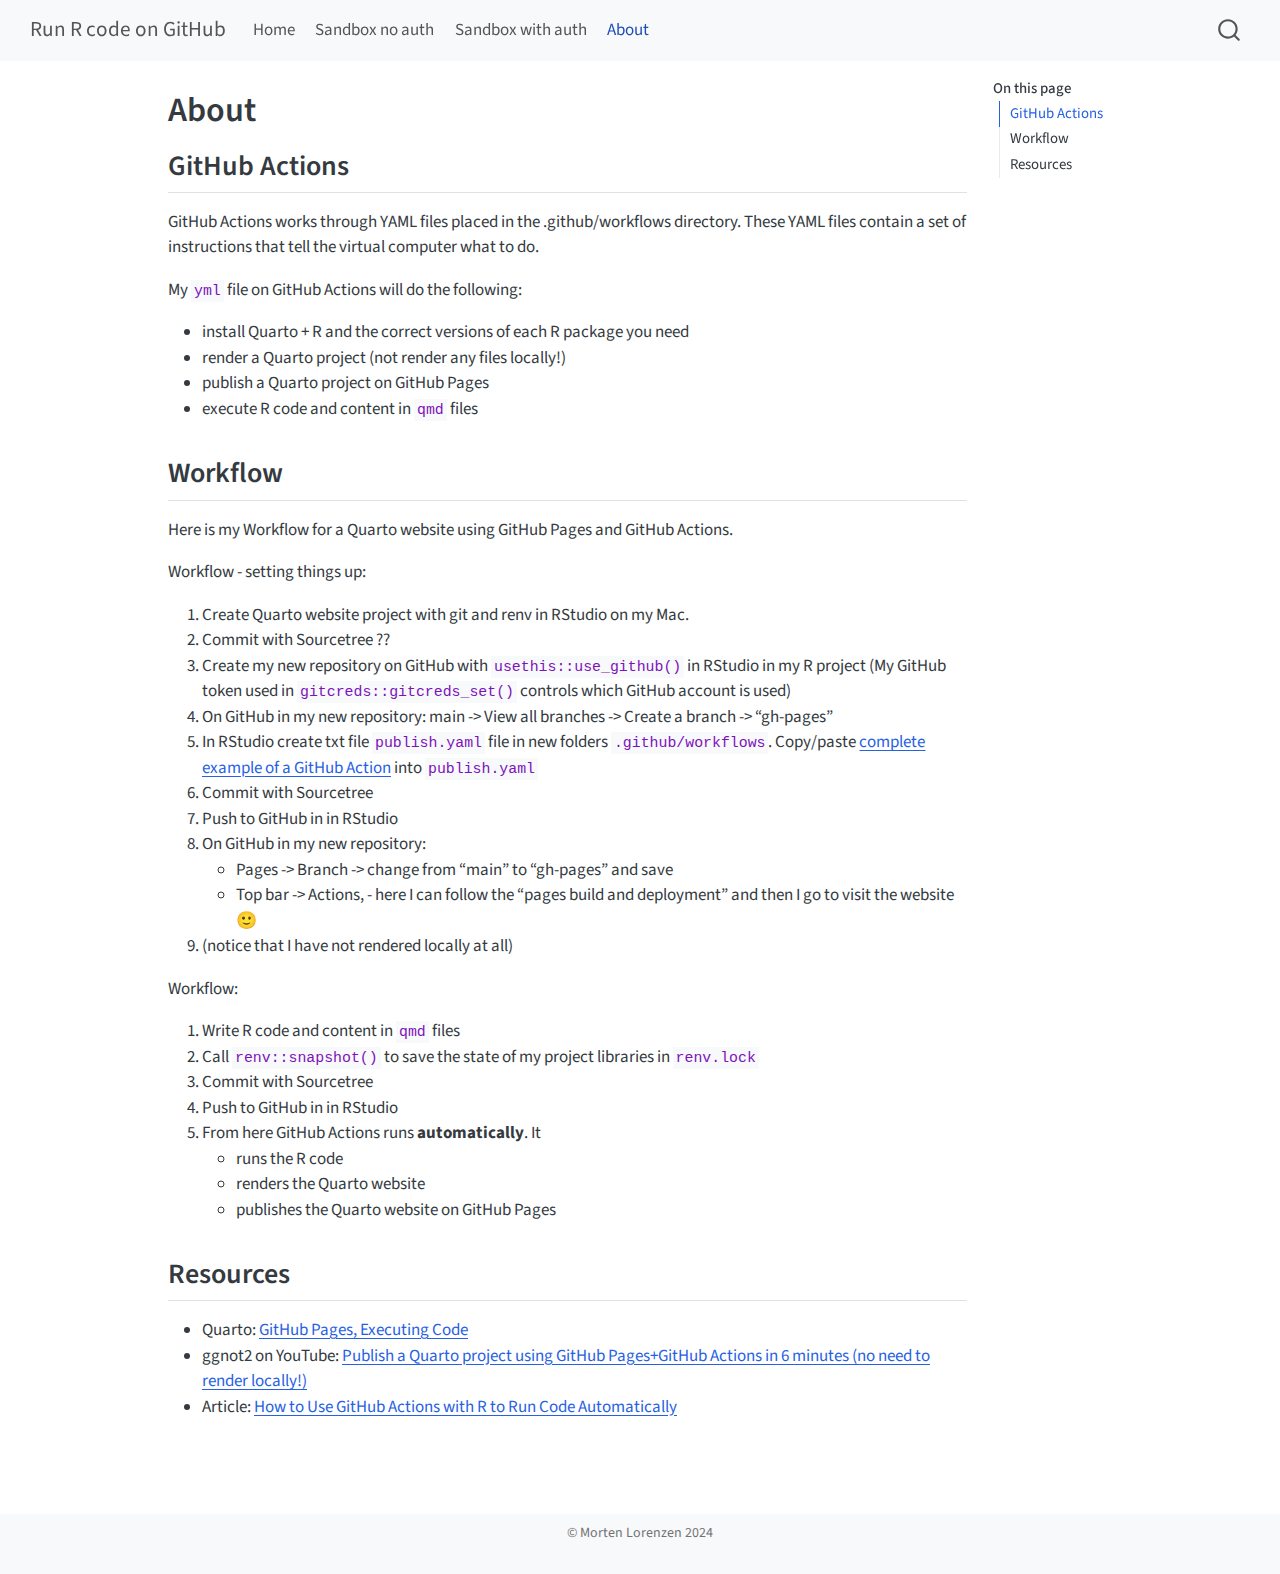
==== commit 21e424b2: "Built site for gh-pages" ====
--- a/about.html
+++ b/about.html
@@ -2,12 +2,12 @@
 <html xmlns="http://www.w3.org/1999/xhtml" lang="en" xml:lang="en"><head>
 
 <meta charset="utf-8">
-<meta name="generator" content="quarto-1.4.551">
+<meta name="generator" content="quarto-1.5.56">
 
 <meta name="viewport" content="width=device-width, initial-scale=1.0, user-scalable=yes">
 
 
-<title>Run R code on GitHub - About</title>
+<title>About – Run R code on GitHub</title>
 <style>
 code{white-space: pre-wrap;}
 span.smallcaps{font-variant: small-caps;}
@@ -83,7 +83,7 @@
     </a>
   </div>
             <div id="quarto-search" class="" title="Search"></div>
-          <button class="navbar-toggler" type="button" data-bs-toggle="collapse" data-bs-target="#navbarCollapse" aria-controls="navbarCollapse" aria-expanded="false" aria-label="Toggle navigation" onclick="if (window.quartoToggleHeadroom) { window.quartoToggleHeadroom(); }">
+          <button class="navbar-toggler" type="button" data-bs-toggle="collapse" data-bs-target="#navbarCollapse" aria-controls="navbarCollapse" role="menu" aria-expanded="false" aria-label="Toggle navigation" onclick="if (window.quartoToggleHeadroom) { window.quartoToggleHeadroom(); }">
   <span class="navbar-toggler-icon"></span>
 </button>
           <div class="collapse navbar-collapse" id="navbarCollapse">
@@ -97,7 +97,7 @@
 <span class="menu-text">Sandbox no auth</span></a>
   </li>  
   <li class="nav-item">
-    <a class="nav-link" href="./sandbox_no_auth.html"> 
+    <a class="nav-link" href="./sandbox_auth.html"> 
 <span class="menu-text">Sandbox with auth</span></a>
   </li>  
   <li class="nav-item">
@@ -106,7 +106,7 @@
   </li>  
 </ul>
           </div> <!-- /navcollapse -->
-          <div class="quarto-navbar-tools">
+            <div class="quarto-navbar-tools">
 </div>
       </div> <!-- /container-fluid -->
     </nav>
@@ -116,7 +116,15 @@
 <!-- sidebar -->
 <!-- margin-sidebar -->
     <div id="quarto-margin-sidebar" class="sidebar margin-sidebar">
-        
+        <nav id="TOC" role="doc-toc" class="toc-active">
+    <h2 id="toc-title">On this page</h2>
+   
+  <ul>
+  <li><a href="#github-actions" id="toc-github-actions" class="nav-link active" data-scroll-target="#github-actions">GitHub Actions</a></li>
+  <li><a href="#workflow" id="toc-workflow" class="nav-link" data-scroll-target="#workflow">Workflow</a></li>
+  <li><a href="#resources" id="toc-resources" class="nav-link" data-scroll-target="#resources">Resources</a></li>
+  </ul>
+</nav>
     </div>
 <!-- main -->
 <main class="content" id="quarto-document-content">
@@ -140,13 +148,19 @@
 </header>
 
 
-<p>With GitHub Actions on GitHub I can:</p>
+<section id="github-actions" class="level2">
+<h2 class="anchored" data-anchor-id="github-actions">GitHub Actions</h2>
+<p>GitHub Actions works through YAML files placed in the .github/workflows directory. These YAML files contain a set of instructions that tell the virtual computer what to do.</p>
+<p>My <code>yml</code> file on GitHub Actions will do the following:</p>
 <ul>
-<li>install Quarto + R and the correct versions of each R package you need (yml file)</li>
-<li>render a Quarto project (not render any files locally!) (yml file)</li>
-<li>publish a Quarto project on GitHub Pages (yml file)</li>
+<li>install Quarto + R and the correct versions of each R package you need</li>
+<li>render a Quarto project (not render any files locally!)</li>
+<li>publish a Quarto project on GitHub Pages</li>
 <li>execute R code and content in <code>qmd</code> files</li>
 </ul>
+</section>
+<section id="workflow" class="level2">
+<h2 class="anchored" data-anchor-id="workflow">Workflow</h2>
 <p>Here is my Workflow for a Quarto website using GitHub Pages and GitHub Actions.</p>
 <p>Workflow - setting things up:</p>
 <ol type="1">
@@ -177,7 +191,9 @@
 <li>publishes the Quarto website on GitHub Pages</li>
 </ul></li>
 </ol>
-<p>Resources:</p>
+</section>
+<section id="resources" class="level2">
+<h2 class="anchored" data-anchor-id="resources">Resources</h2>
 <ul>
 <li>Quarto: <a href="https://quarto.org/docs/publishing/github-pages.html#executing-code">GitHub Pages, Executing Code</a></li>
 <li>ggnot2 on YouTube: <a href="https://www.youtube.com/watch?v=arzBRW5XIkg&amp;t=1s">Publish a Quarto project using GitHub Pages+GitHub Actions in 6 minutes (no need to render locally!)</a></li>
@@ -185,6 +201,7 @@
 </ul>
 
 
+</section>
 
 </main> <!-- /main -->
 <script id="quarto-html-after-body" type="application/javascript">
@@ -222,18 +239,7 @@
     }
     return false;
   }
-  const clipboard = new window.ClipboardJS('.code-copy-button', {
-    text: function(trigger) {
-      const codeEl = trigger.previousElementSibling.cloneNode(true);
-      for (const childEl of codeEl.children) {
-        if (isCodeAnnotation(childEl)) {
-          childEl.remove();
-        }
-      }
-      return codeEl.innerText;
-    }
-  });
-  clipboard.on('success', function(e) {
+  const onCopySuccess = function(e) {
     // button target
     const button = e.trigger;
     // don't keep focus
@@ -265,7 +271,29 @@
     }, 1000);
     // clear code selection
     e.clearSelection();
+  }
+  const getTextToCopy = function(trigger) {
+      const codeEl = trigger.previousElementSibling.cloneNode(true);
+      for (const childEl of codeEl.children) {
+        if (isCodeAnnotation(childEl)) {
+          childEl.remove();
+        }
+      }
+      return codeEl.innerText;
+  }
+  const clipboard = new window.ClipboardJS('.code-copy-button:not([data-in-quarto-modal])', {
+    text: getTextToCopy
   });
+  clipboard.on('success', onCopySuccess);
+  if (window.document.getElementById('quarto-embedded-source-code-modal')) {
+    // For code content inside modals, clipBoardJS needs to be initialized with a container option
+    // TODO: Check when it could be a function (https://github.com/zenorocha/clipboard.js/issues/860)
+    const clipboardModal = new window.ClipboardJS('.code-copy-button[data-in-quarto-modal]', {
+      text: getTextToCopy,
+      container: window.document.getElementById('quarto-embedded-source-code-modal')
+    });
+    clipboardModal.on('success', onCopySuccess);
+  }
     var localhostRegex = new RegExp(/^(?:http|https):\/\/localhost\:?[0-9]*\//);
     var mailtoRegex = new RegExp(/^mailto:/);
       var filterRegex = new RegExp("https:\/\/mortenlorenzen\.github\.io\/publish_quarto_ghpages\/");
@@ -273,7 +301,7 @@
         return filterRegex.test(href) || localhostRegex.test(href) || mailtoRegex.test(href);
     }
     // Inspect non-navigation links and adorn them if external
- 	var links = window.document.querySelectorAll('a[href]:not(.nav-link):not(.navbar-brand):not(.toc-action):not(.sidebar-link):not(.sidebar-item-toggle):not(.pagination-link):not(.no-external):not([aria-hidden]):not(.dropdown-item):not(.quarto-navigation-tool)');
+ 	var links = window.document.querySelectorAll('a[href]:not(.nav-link):not(.navbar-brand):not(.toc-action):not(.sidebar-link):not(.sidebar-item-toggle):not(.pagination-link):not(.no-external):not([aria-hidden]):not(.dropdown-item):not(.quarto-navigation-tool):not(.about-link)');
     for (var i=0; i<links.length; i++) {
       const link = links[i];
       if (!isInternal(link.href)) {
--- a/site_libs/quarto-html/quarto-syntax-highlighting.css
+++ b/site_libs/quarto-html/quarto-syntax-highlighting.css
@@ -85,6 +85,7 @@
 
 code span.cf {
   color: #003B4F;
+  font-weight: bold;
   font-style: inherit;
 }
 
@@ -193,6 +194,7 @@
 
 code span.kw {
   color: #003B4F;
+  font-weight: bold;
   font-style: inherit;
 }
 
